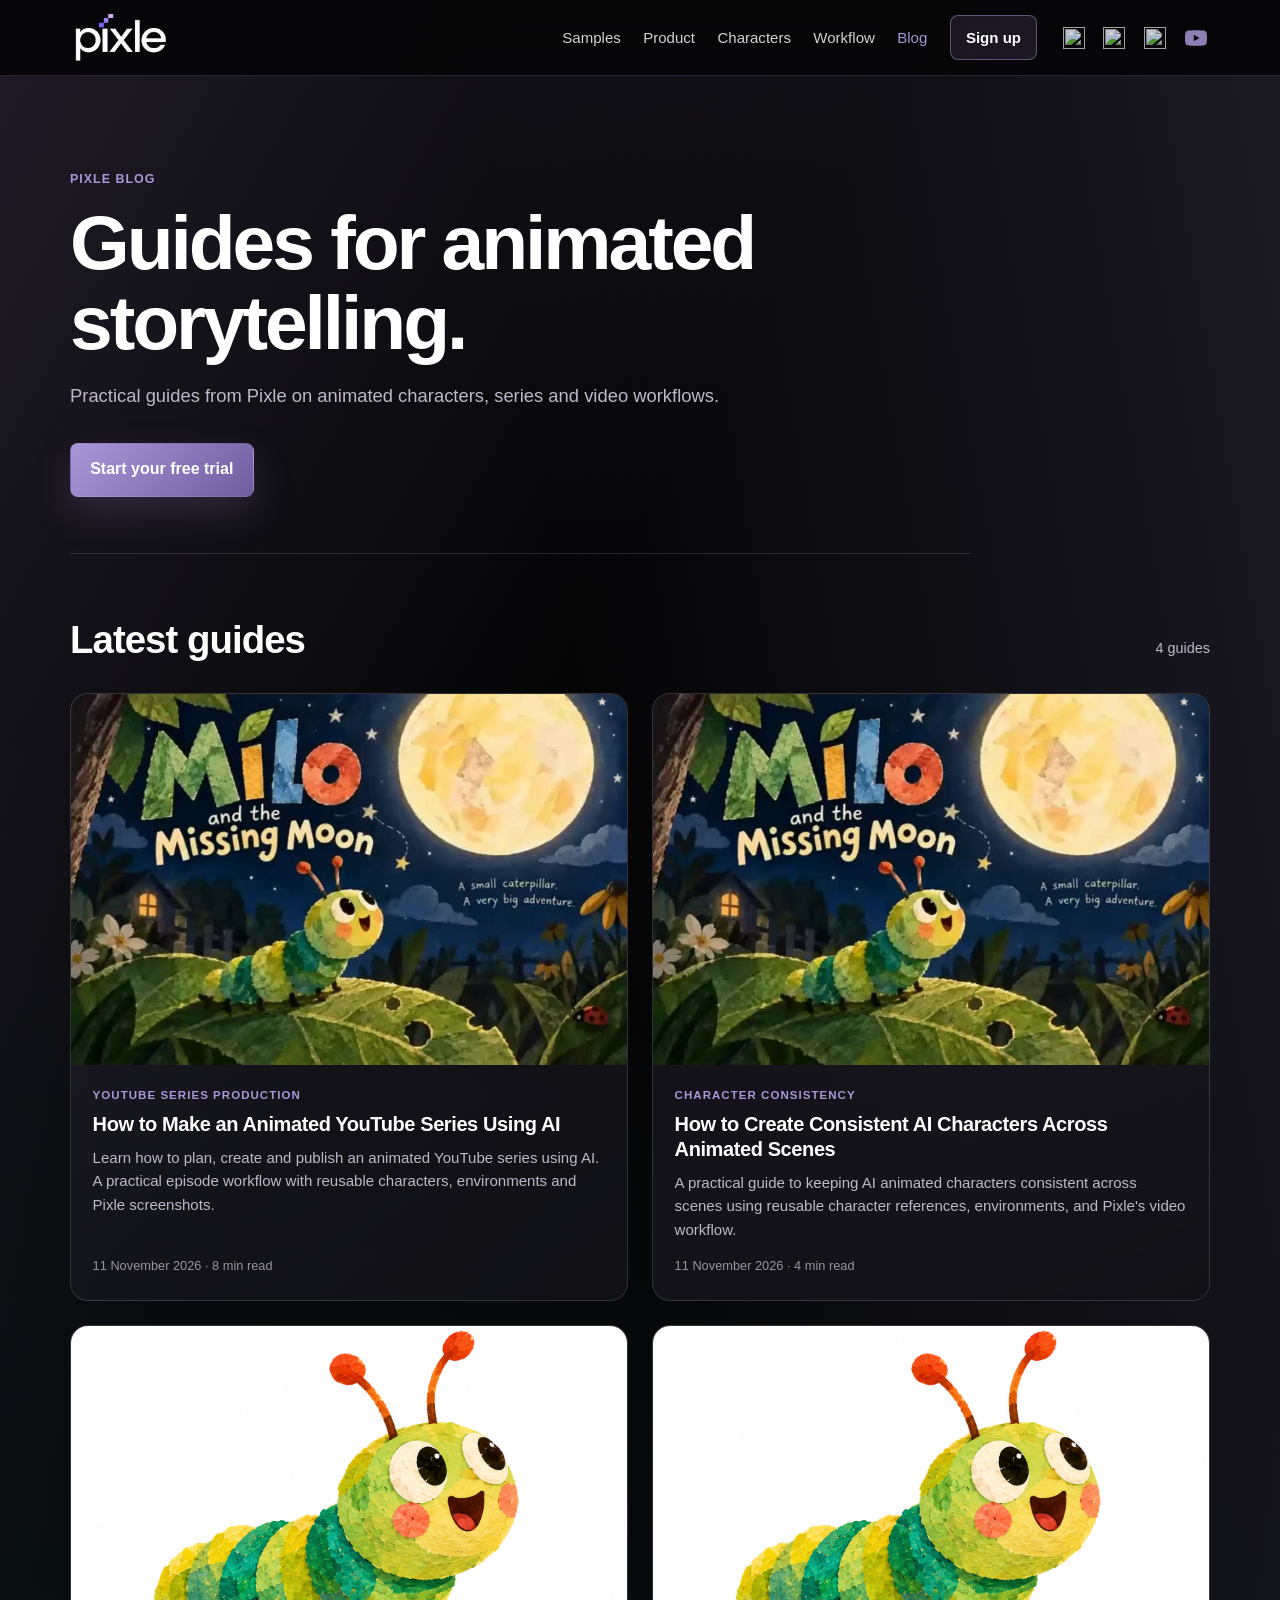
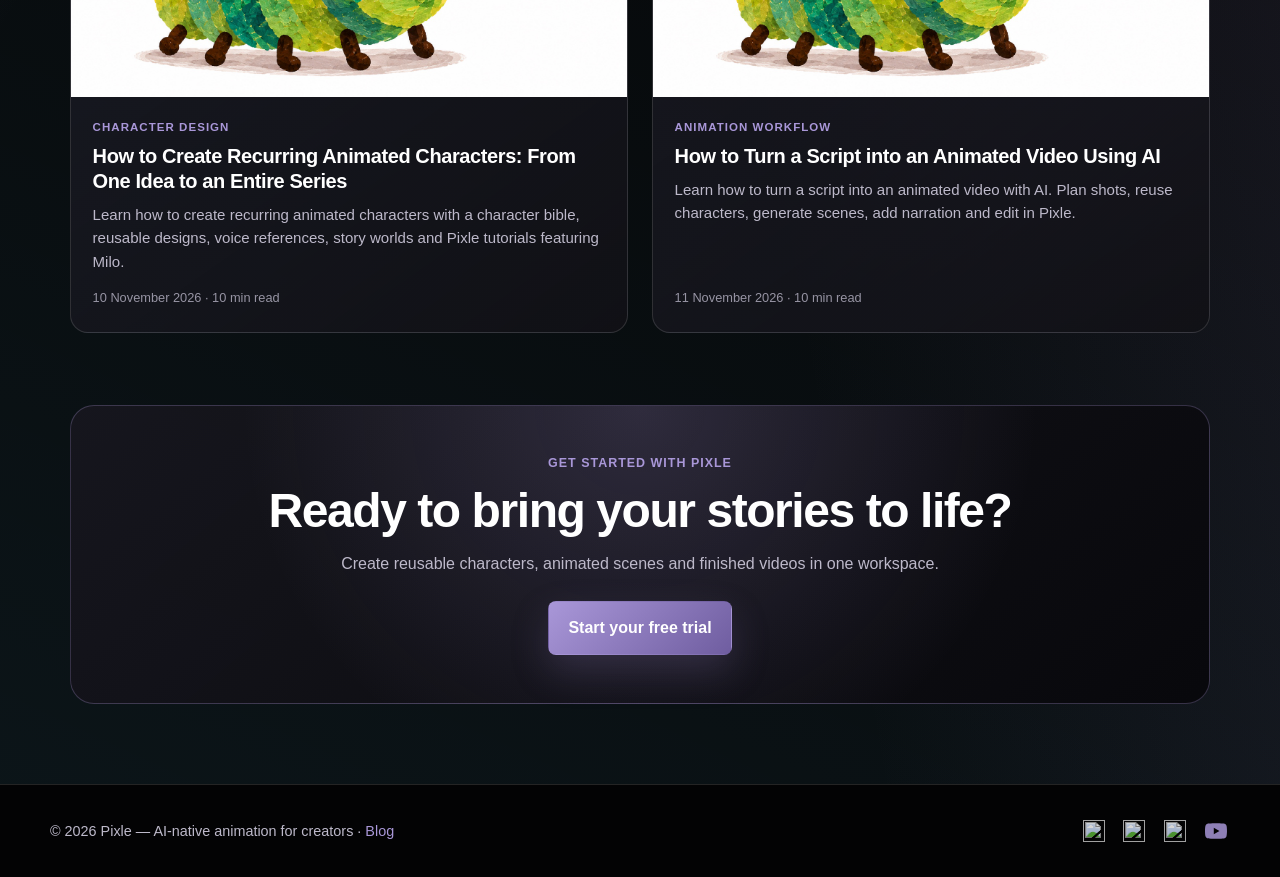
==== blog/index.html @ ac26cf96 "Blog addition to main website" ====
<!doctype html>
<html lang="en">
<head>
  <meta charset="utf-8">
  <meta name="viewport" content="width=device-width, initial-scale=1">
  <title>Pixle Blog — Guides for Animated Storytelling</title>
  <meta name="description" content="Practical guides from Pixle on creating animated characters, series and video workflows with AI-assisted animation.">
  <meta name="robots" content="index,follow,max-image-preview:large">
  <link rel="canonical" href="https://www.pixle.pro/blog/">
  <link rel="icon" href="/favicon_io/icon.svg" type="image/svg+xml">
  <link rel="preload" as="image" href="/pixle-logo.webp">
  

  <meta property="og:type" content="website">
  <meta property="og:site_name" content="Pixle">
  <meta property="og:title" content="Pixle Blog — Guides for Animated Storytelling">
  <meta property="og:description" content="Practical guides from Pixle on creating animated characters, series and video workflows with AI-assisted animation.">
  <meta property="og:url" content="https://www.pixle.pro/blog/">
  <meta property="og:image" content="https://www.pixle.pro/assets/blog/pixle-blog-animated-youtube-series/assets/milo-missing-moon-poster.jpg">
  <meta property="og:image:width" content="768">
  <meta property="og:image:height" content="512">
  <meta property="og:locale" content="en_US">
  
  
  

  <meta name="twitter:card" content="summary_large_image">
  <meta name="twitter:title" content="Pixle Blog — Guides for Animated Storytelling">
  <meta name="twitter:description" content="Practical guides from Pixle on creating animated characters, series and video workflows with AI-assisted animation.">
  <meta name="twitter:image" content="https://www.pixle.pro/assets/blog/pixle-blog-animated-youtube-series/assets/milo-missing-moon-poster.jpg">

  <script type="application/ld+json">{"@context":"https://schema.org","@type":"Blog","name":"Pixle Blog","description":"Practical guides from Pixle on creating animated characters, series and video workflows with AI-assisted animation.","url":"https://www.pixle.pro/blog/","publisher":{"@type":"Organization","name":"Pixle","url":"https://www.pixle.pro/"},"blogPost":[{"@type":"BlogPosting","headline":"How to Make an Animated YouTube Series Using AI","url":"https://www.pixle.pro/blog/animated-youtube-series/"},{"@type":"BlogPosting","headline":"How to Create Consistent AI Characters Across Animated Scenes","url":"https://www.pixle.pro/blog/consistent-characters/"},{"@type":"BlogPosting","headline":"How to Create Recurring Animated Characters: From One Idea to an Entire Series","url":"https://www.pixle.pro/blog/recurring-animated-characters/"},{"@type":"BlogPosting","headline":"How to Turn a Script into an Animated Video Using AI","url":"https://www.pixle.pro/blog/script-to-animated-video/"}]}</script>

  <link rel="stylesheet" href="/blog/blog.css">
  
<script async src="https://www.googletagmanager.com/gtag/js?id=G-VW2S0SK06N"></script>
<script>
  window.dataLayer = window.dataLayer || [];
  function gtag() { dataLayer.push(arguments); }
  gtag('js', new Date());
  gtag('config', 'G-VW2S0SK06N');

  function trackSignupClick(event, buttonLocation) {
    var link = event.currentTarget;
    var destination = link.href;

    if (typeof gtag !== 'function') return;

    event.preventDefault();
    var navigated = false;
    function continueToSignup() {
      if (navigated) return;
      navigated = true;
      window.location.href = destination;
    }

    gtag('event', 'signup_cta_click', {
      button_location: buttonLocation,
      event_callback: continueToSignup,
      event_timeout: 1000
    });

    window.setTimeout(continueToSignup, 1200);
  }
</script>
</head>
<body class="blog-page blog-index">
  <a class="skip-link" href="#main">Skip to content</a>
  <nav aria-label="Primary navigation">
    <div class="nav-content">

        <a href="/" aria-label="Pixle home">
            <img
                src="/pixle-logo.webp"
                alt="Pixle.Pro"
                class="brand-logo"
                width="320"
                height="80"
            >
        </a>

        <div class="nav-links">

            <a href="/#samples">Samples</a>
            <a href="/#product">Product</a>
            <a href="/#characters">Characters</a>
            <a href="/#workflow">Workflow</a>
            <a href="/blog/" aria-current="page">Blog</a>
            <a href="https://app.pixle.pro/signup?utm_source=blog&amp;utm_medium=nav&amp;utm_campaign=signup" class="nav-cta" onclick="trackSignupClick(event, 'nav')">Sign up</a>

            <div class="social-links" aria-label="Social links">

                <a
                    href="https://www.instagram.com/_pixle.pro/"
                    target="_blank"
                    rel="noopener noreferrer"
                    aria-label="Follow Pixle on Instagram"
                >
                    <img
                        src="/assets/images/social/Instagram_Glyph_Gradient.svg"
                        alt=""
                        class="social-icon"
                        width="22"
                        height="22"
                    >
                </a>

                <a
                    href="https://www.linkedin.com/company/pixle-pro-ai"
                    target="_blank"
                    rel="noopener noreferrer"
                    aria-label="Connect with Pixle on LinkedIn"
                >
                    <img
                        src="/assets/images/social/LI-In-Bug.png"
                        alt=""
                        class="social-icon"
                        width="22"
                        height="22"
                    >
                </a>

                <a
                    href="https://x.com/pixle_pro"
                    target="_blank"
                    rel="noopener noreferrer"
                    aria-label="Follow Pixle on X"
                >
                    <img
                        src="/assets/images/social/twitter_logo.svg"
                        alt=""
                        class="social-icon"
                        width="22"
                        height="22"
                    >
                </a>

                <a
                    href="https://www.youtube.com/@pixleprostudio"
                    target="_blank"
                    rel="noopener noreferrer"
                    aria-label="Subscribe to Pixle on YouTube"
                >
                    <svg
                        class="social-icon youtube-icon"
                        viewBox="0 0 24 24"
                        aria-hidden="true"
                        focusable="false"
                    >
                        <path
                            fill="currentColor"
                            d="M23.5 6.2a3 3 0 0 0-2.1-2.1C19.5 3.5 12 3.5 12 3.5s-7.5 0-9.4.6A3 3 0 0 0 .5 6.2C0 8.1 0 12 0 12s0 3.9.5 5.8a3 3 0 0 0 2.1 2.1c1.9.6 9.4.6 9.4.6s7.5 0 9.4-.6a3 3 0 0 0 2.1-2.1c.5-1.9.5-5.8.5-5.8s0-3.9-.5-5.8ZM9.6 15.6V8.4L15.8 12l-6.2 3.6Z"
                        ></path>
                    </svg>
                </a>

            </div>
        </div>
    </div>
</nav>

  <main id="main" class="blog-main">
    <section class="blog-hero">
      <p class="eyebrow">Pixle Blog</p>
      <h1>Guides for animated storytelling.</h1>
      <p class="blog-hero-copy">Practical guides from Pixle on animated characters, series and video workflows.</p>
      <a class="button primary" href="https://app.pixle.pro/signup?utm_source=blog&utm_medium=blog_index&utm_campaign=blog_index" data-blog-cta="blog_index_hero">Start your free trial</a>
    </section>

    <section class="blog-listing" aria-labelledby="latest-guides">
      <div class="blog-listing-header">
        <h2 id="latest-guides">Latest guides</h2>
        <p>4 guides</p>
      </div>
      <div class="blog-grid">
        <article class="blog-card">
        <a class="blog-card-link" href="/blog/animated-youtube-series/">
          <div class="blog-card-media">
            <img src="/assets/blog/pixle-blog-animated-youtube-series/assets/milo-missing-moon-poster.jpg" alt="Opening title image from the animated short Milo and the Missing Moon" width="768" height="512" loading="lazy">
          </div>
          <div class="blog-card-body">
            <p class="blog-card-category">YouTube series production</p>
            <h3 class="blog-card-title">How to Make an Animated YouTube Series Using AI</h3>
            <p class="blog-card-description">Learn how to plan, create and publish an animated YouTube series using AI. A practical episode workflow with reusable characters, environments and Pixle screenshots.</p>
            <p class="blog-card-meta">
              <time datetime="2026-11-11">11 November 2026</time> · 8 min read
            </p>
          </div>
        </a>
      </article>
<article class="blog-card">
        <a class="blog-card-link" href="/blog/consistent-characters/">
          <div class="blog-card-media">
            <img src="/assets/blog/pixle-blog-consistent-characters/assets/milo-missing-moon-poster.jpg" alt="Title frame from Milo and the Missing Moon, featuring Milo the animated caterpillar under a bright moon" width="768" height="512" loading="lazy">
          </div>
          <div class="blog-card-body">
            <p class="blog-card-category">Character consistency</p>
            <h3 class="blog-card-title">How to Create Consistent AI Characters Across Animated Scenes</h3>
            <p class="blog-card-description">A practical guide to keeping AI animated characters consistent across scenes using reusable character references, environments, and Pixle&#39;s video workflow.</p>
            <p class="blog-card-meta">
              <time datetime="2026-11-11">11 November 2026</time> · 4 min read
            </p>
          </div>
        </a>
      </article>
<article class="blog-card">
        <a class="blog-card-link" href="/blog/recurring-animated-characters/">
          <div class="blog-card-media">
            <img src="/assets/blog/pixle-blog-recurring-animated-characters/assets/milo-original-character.jpg" alt="Milo, a green-and-yellow illustrated caterpillar with orange antennae and expressive eyes" width="1536" height="1024" loading="lazy">
          </div>
          <div class="blog-card-body">
            <p class="blog-card-category">Character design</p>
            <h3 class="blog-card-title">How to Create Recurring Animated Characters: From One Idea to an Entire Series</h3>
            <p class="blog-card-description">Learn how to create recurring animated characters with a character bible, reusable designs, voice references, story worlds and Pixle tutorials featuring Milo.</p>
            <p class="blog-card-meta">
              <time datetime="2026-11-10">10 November 2026</time> · 10 min read
            </p>
          </div>
        </a>
      </article>
<article class="blog-card">
        <a class="blog-card-link" href="/blog/script-to-animated-video/">
          <div class="blog-card-media">
            <img src="/assets/blog/pixle-blog-script-to-animated-video/assets/milo-original-character.jpg" alt="Original reference image of Milo the caterpillar, with bright green segments, big eyes and orange-tipped antennae" width="1536" height="1024" loading="lazy">
          </div>
          <div class="blog-card-body">
            <p class="blog-card-category">Animation workflow</p>
            <h3 class="blog-card-title">How to Turn a Script into an Animated Video Using AI</h3>
            <p class="blog-card-description">Learn how to turn a script into an animated video with AI. Plan shots, reuse characters, generate scenes, add narration and edit in Pixle.</p>
            <p class="blog-card-meta">
              <time datetime="2026-11-11">11 November 2026</time> · 10 min read
            </p>
          </div>
        </a>
      </article>
      </div>
    </section>

    <section class="blog-cta" aria-labelledby="blog-cta-heading">
      <p class="eyebrow">Get started with Pixle</p>
      <h2 id="blog-cta-heading">Ready to bring your stories to life?</h2>
      <p>Create reusable characters, animated scenes and finished videos in one workspace.</p>
      <a class="button primary" href="https://app.pixle.pro/signup?utm_source=blog&utm_medium=blog_index&utm_campaign=blog_index" data-blog-cta="blog_index_footer">Start your free trial</a>
    </section>
  </main>

  <footer>

    <div class="footer-content">

        <p>
            © 2026 Pixle — AI-native animation for creators · <a href="/blog/">Blog</a>
        </p>

        <div class="social-links" aria-label="Social links">

            <a
                href="https://www.instagram.com/_pixle.pro/"
                target="_blank"
                rel="noopener noreferrer"
                aria-label="Follow Pixle on Instagram"
            >
                <img
                    src="/assets/images/social/Instagram_Glyph_Gradient.svg"
                    alt=""
                    class="social-icon"
                    width="22"
                    height="22"
                >
            </a>

            <a
                href="https://www.linkedin.com/company/pixle-pro-ai"
                target="_blank"
                rel="noopener noreferrer"
                aria-label="Connect with Pixle on LinkedIn"
            >
                <img
                    src="/assets/images/social/LI-In-Bug.png"
                    alt=""
                    class="social-icon"
                    width="22"
                    height="22"
                >
            </a>

            <a
                href="https://x.com/pixle_pro"
                target="_blank"
                rel="noopener noreferrer"
                aria-label="Follow Pixle on X"
            >
                <img
                    src="/assets/images/social/twitter_logo.svg"
                    alt=""
                    class="social-icon"
                    width="22"
                    height="22"
                >
            </a>

            <a
                href="https://www.youtube.com/@pixleprostudio"
                target="_blank"
                rel="noopener noreferrer"
                aria-label="Subscribe to Pixle on YouTube"
            >
                <svg
                    class="social-icon youtube-icon"
                    viewBox="0 0 24 24"
                    aria-hidden="true"
                    focusable="false"
                >
                    <path
                        fill="currentColor"
                        d="M23.5 6.2a3 3 0 0 0-2.1-2.1C19.5 3.5 12 3.5 12 3.5s-7.5 0-9.4.6A3 3 0 0 0 .5 6.2C0 8.1 0 12 0 12s0 3.9.5 5.8a3 3 0 0 0 2.1 2.1c1.9.6 9.4.6 9.4.6s7.5 0 9.4-.6a3 3 0 0 0 2.1-2.1c.5-1.9.5-5.8.5-5.8s0-3.9-.5-5.8ZM9.6 15.6V8.4L15.8 12l-6.2 3.6Z"
                    ></path>
                </svg>
            </a>

        </div>

    </div>

</footer>
  <script src="/blog/blog.js" defer></script>
</body>
</html>
---- blog/blog.css ----
:root {
  --bg: #050506;
  --surface: #111116;
  --surface-2: #17171e;
  --line: rgba(255, 255, 255, 0.13);
  --text: #ffffff;
  --muted: #bdb9ca;
  --brand: #7b6c9e;
  --brand-light: #a997d8;
  --violet: #6f5da0;

  --ink: #24213a;
  --ink-soft: #5d5872;
  --paper: #fcfbff;
  --paper-line: #e7e2f0;
  --paper-accent: #6049ae;
}

* {
  box-sizing: border-box;
}

html {
  scroll-behavior: smooth;
}

body.blog-page {
  min-width: 320px;
  margin: 0;
  background:
    linear-gradient(120deg, rgba(123, 108, 158, 0.22), transparent 35%),
    linear-gradient(260deg, rgba(142, 127, 184, 0.16), transparent 48%),
    linear-gradient(25deg, rgba(91, 214, 255, 0.08), transparent 58%),
    var(--bg);
  color: var(--text);
  font-family: Inter, -apple-system, BlinkMacSystemFont, "Segoe UI", Roboto,
    sans-serif;
  line-height: 1.55;
  overflow-x: hidden;
}

body.blog-page a {
  color: inherit;
}

body.blog-page img {
  display: block;
  max-width: 100%;
}

.skip-link {
  position: fixed;
  top: 0.75rem;
  left: 0.75rem;
  z-index: 1000;
  padding: 0.7rem 1rem;
  border-radius: 8px;
  background: var(--brand-light);
  color: #17121f;
  font-weight: 800;
  text-decoration: none;
  transform: translateY(-160%);
  transition: transform 0.2s ease;
}

.skip-link:focus {
  transform: translateY(0);
}

body.blog-page a:focus-visible,
body.blog-page summary:focus-visible {
  outline: 2px solid var(--brand-light);
  outline-offset: 3px;
}

/* Primary navigation, matching the marketing site */
body.blog-page nav[aria-label="Primary navigation"] {
  position: fixed;
  top: 0;
  z-index: 100;
  width: 100%;
  border-bottom: 1px solid rgba(142, 127, 184, 0.24);
  background: rgba(5, 5, 6, 0.88);
  backdrop-filter: blur(16px);
}

body.blog-page .nav-content {
  display: flex;
  align-items: center;
  justify-content: space-between;
  max-width: 1180px;
  margin: 0 auto;
  padding: 0.85rem 1.25rem;
}

body.blog-page .brand-logo {
  display: block;
  width: 100px;
  height: 48px;
  object-fit: cover;
  object-position: center 56%;
  mix-blend-mode: screen;
}

body.blog-page .nav-links {
  display: flex;
  align-items: center;
  gap: 1.4rem;
  color: rgba(255, 255, 255, 0.82);
  font-size: 0.94rem;
}

body.blog-page .nav-links a {
  text-decoration: none;
  transition: color 0.2s ease, transform 0.2s ease;
}

body.blog-page .nav-links a:hover,
body.blog-page .nav-links a:focus-visible {
  color: var(--brand-light);
}

body.blog-page .nav-links a[aria-current="page"] {
  color: var(--brand-light);
}

body.blog-page .nav-cta {
  display: inline-flex;
  align-items: center;
  justify-content: center;
  min-height: 40px;
  padding: 0.62rem 0.95rem;
  border: 1px solid rgba(169, 151, 216, 0.48);
  border-radius: 8px;
  background: rgba(123, 108, 158, 0.18);
  color: var(--text);
  font-weight: 800;
}

body.blog-page .social-links {
  display: flex;
  align-items: center;
  gap: 0.8rem;
}

body.blog-page .social-links a {
  display: inline-flex;
  align-items: center;
  justify-content: center;
  width: 28px;
  height: 28px;
  opacity: 0.84;
  transition: opacity 0.2s ease, transform 0.2s ease;
}

body.blog-page .social-links a:hover,
body.blog-page .social-links a:focus-visible {
  opacity: 1;
  transform: translateY(-1px);
}

body.blog-page .social-icon {
  width: 22px;
  height: 22px;
  object-fit: contain;
}

body.blog-page .youtube-icon {
  color: var(--brand-light);
}

/* Footer, matching the marketing site */
body.blog-page footer {
  padding: 2rem 1.25rem;
  border-top: 1px solid var(--line);
  background: #030304;
}

body.blog-page .footer-content {
  display: flex;
  align-items: center;
  justify-content: space-between;
  max-width: 1180px;
  margin: 0 auto;
  gap: 1rem;
  color: var(--muted);
  font-size: 0.9rem;
}

body.blog-page .footer-content p {
  margin: 0;
}

body.blog-page footer a {
  color: var(--brand-light);
  text-decoration: none;
}

body.blog-page footer a:hover {
  text-decoration: underline;
}

/* Shared buttons and eyebrows */
body.blog-page .button {
  display: inline-flex;
  align-items: center;
  justify-content: center;
  min-height: 50px;
  padding: 0.85rem 1.2rem;
  border: 1px solid transparent;
  border-radius: 8px;
  font-weight: 900;
  text-decoration: none;
  transition: transform 0.2s ease, background 0.2s ease,
    border-color 0.2s ease;
}

body.blog-page .button:hover,
body.blog-page .button:focus-visible {
  transform: translateY(-2px);
}

body.blog-page .button.primary {
  background: linear-gradient(135deg, var(--brand-light), var(--violet));
  color: var(--text);
  box-shadow: 0 16px 36px rgba(123, 108, 158, 0.26);
}

body.blog-page .eyebrow {
  margin-bottom: 0.75rem;
  color: var(--brand-light);
  font-size: 0.78rem;
  font-weight: 900;
  letter-spacing: 0.08em;
  text-transform: uppercase;
}

/* Blog index */
.blog-main,
.article-main {
  padding-top: 78px;
}

.blog-main {
  max-width: 1180px;
  margin: 0 auto;
  padding-right: 1.25rem;
  padding-bottom: 5rem;
  padding-left: 1.25rem;
}

.blog-hero {
  max-width: 900px;
  padding: 5rem 0 3.5rem;
  border-bottom: 1px solid var(--line);
}

.blog-hero h1 {
  max-width: 900px;
  margin: 0 0 1.2rem;
  font-size: clamp(2.6rem, 7vw, 4.8rem);
  line-height: 1.05;
  letter-spacing: -0.04em;
}

.blog-hero-copy {
  max-width: 680px;
  margin: 0 0 2rem;
  color: var(--muted);
  font-size: 1.15rem;
}

.blog-listing {
  padding: 3.5rem 0 1rem;
}

.blog-listing-header {
  display: flex;
  align-items: baseline;
  justify-content: space-between;
  gap: 1rem;
  margin-bottom: 1.5rem;
}

.blog-listing-header h2 {
  margin: 0;
  font-size: clamp(1.8rem, 3vw, 2.4rem);
  letter-spacing: -0.025em;
}

.blog-listing-header p {
  margin: 0;
  color: var(--muted);
  font-size: 0.9rem;
}

.blog-grid {
  display: grid;
  grid-template-columns: repeat(2, minmax(0, 1fr));
  gap: 1.5rem;
}

.blog-card {
  overflow: hidden;
  border: 1px solid var(--line);
  border-radius: 18px;
  background:
    linear-gradient(145deg, rgba(123, 108, 158, 0.14), rgba(17, 17, 22, 0.96));
  transition: transform 0.2s ease, border-color 0.2s ease;
}

.blog-card:hover {
  transform: translateY(-3px);
  border-color: rgba(169, 151, 216, 0.45);
}

.blog-card-link {
  display: flex;
  flex-direction: column;
  height: 100%;
  text-decoration: none;
}

.blog-card-media {
  aspect-ratio: 3 / 2;
  overflow: hidden;
  background: #0b0b10;
}

.blog-card-media img {
  width: 100%;
  height: 100%;
  object-fit: cover;
}

.blog-card-body {
  display: flex;
  flex: 1;
  flex-direction: column;
  gap: 0.45rem;
  padding: 1.4rem 1.35rem 1.5rem;
}

.blog-card-category {
  margin: 0;
  color: var(--brand-light);
  font-size: 0.72rem;
  font-weight: 900;
  letter-spacing: 0.09em;
  text-transform: uppercase;
}

.blog-card-title {
  margin: 0;
  color: var(--text);
  font-size: 1.25rem;
  line-height: 1.25;
  letter-spacing: -0.02em;
}

.blog-card-description {
  margin: 0.1rem 0 0;
  color: var(--muted);
  font-size: 0.94rem;
  line-height: 1.55;
}

.blog-card-meta {
  margin: auto 0 0;
  padding-top: 0.5rem;
  color: rgba(189, 185, 202, 0.78);
  font-size: 0.8rem;
}

.blog-cta,
.article-cta {
  margin-top: 3.5rem;
  padding: 3rem 2rem;
  border: 1px solid rgba(169, 151, 216, 0.28);
  border-radius: 24px;
  background:
    radial-gradient(circle at 50% 0%, rgba(169, 151, 216, 0.2), transparent 62%),
    linear-gradient(140deg, rgba(23, 23, 30, 0.95), rgba(8, 8, 12, 0.98));
  text-align: center;
}

.blog-cta h2,
.article-cta h2 {
  max-width: 760px;
  margin: 0 auto 0.9rem;
  font-size: clamp(1.9rem, 4vw, 3rem);
  line-height: 1.1;
  letter-spacing: -0.03em;
}

.blog-cta p,
.article-cta p {
  max-width: 640px;
  margin: 0 auto 1.5rem;
  color: var(--muted);
}

.draft-banner {
  max-width: 1120px;
  margin: 1rem auto 0;
  padding: 0.9rem 1.2rem;
  border: 1px solid rgba(255, 209, 102, 0.35);
  border-radius: 12px;
  background: rgba(255, 209, 102, 0.1);
  color: #ffd166;
  font-size: 0.9rem;
}

.draft-banner strong {
  color: #fff;
}

/* Breadcrumbs */
.breadcrumbs {
  max-width: 1120px;
  margin: 0 auto;
  padding: 1.5rem 1.25rem 0.5rem;
  color: rgba(189, 185, 202, 0.8);
  font-size: 0.83rem;
}

.breadcrumbs ol {
  display: flex;
  flex-wrap: wrap;
  gap: 0.4rem;
  margin: 0;
  padding: 0;
  list-style: none;
}

.breadcrumbs li:not(:last-child)::after {
  margin-left: 0.4rem;
  color: rgba(189, 185, 202, 0.4);
  content: "/";
}

.breadcrumbs a {
  color: var(--brand-light);
  text-decoration: none;
}

.breadcrumbs a:hover {
  text-decoration: underline;
}

.breadcrumbs li:last-child {
  color: rgba(255, 255, 255, 0.75);
}

/* Article shell */
.article-main {
  max-width: 1180px;
  margin: 0 auto;
  padding-right: 1.25rem;
  padding-bottom: 5rem;
  padding-left: 1.25rem;
}

.article-shell {
  display: grid;
  grid-template-columns: minmax(0, 790px) 230px;
  gap: 3.5rem;
  max-width: 1120px;
  margin: 0 auto;
  padding: 2.75rem 3rem;
  border-radius: 24px;
  background: var(--paper);
  color: var(--ink);
  box-shadow: 0 24px 70px rgba(0, 0, 0, 0.35);
}

.article-card {
  min-width: 0;
}

.article-header {
  margin-bottom: 2rem;
}

.article-eyebrow {
  margin: 0 0 1rem;
  color: var(--paper-accent);
  font-size: 0.72rem;
  font-weight: 800;
  letter-spacing: 0.12em;
  text-transform: uppercase;
}

.article-header h1 {
  max-width: 780px;
  margin: 0 0 1.1rem;
  color: var(--ink);
  font-size: clamp(2.2rem, 4.5vw, 3.8rem);
  line-height: 1.1;
  letter-spacing: -0.035em;
}

.article-dek {
  margin: 0 0 1rem;
  color: var(--ink-soft);
  font-size: 1.2rem;
  line-height: 1.6;
}

.article-byline {
  margin: 0 0 1.75rem;
  color: #6c6680;
  font-size: 0.87rem;
  line-height: 1.6;
}

.reading-time,
.published-date,
.updated-date {
  white-space: nowrap;
}

.article-hero {
  margin: 0;
}

.article-hero img {
  width: 100%;
  height: auto;
  border: 1px solid var(--paper-line);
  border-radius: 16px;
}

/* Table of contents */
.article-toc {
  position: sticky;
  top: 104px;
  align-self: start;
  max-height: calc(100vh - 130px);
  overflow: auto;
  padding-top: 0.25rem;
}

.toc-title {
  margin: 0 0 0.75rem;
  color: #7a738c;
  font-size: 0.72rem;
  font-weight: 800;
  letter-spacing: 0.1em;
  text-transform: uppercase;
}

.article-toc ol {
  margin: 0;
  padding: 0;
  border-left: 1px solid var(--paper-line);
  list-style: none;
}

.article-toc li {
  margin: 0;
}

.article-toc a {
  display: block;
  margin-left: -1px;
  padding: 0.42rem 0 0.42rem 0.9rem;
  border-left: 2px solid transparent;
  color: #5a546b;
  font-size: 0.82rem;
  line-height: 1.4;
  text-decoration: none;
}

.article-toc a:hover {
  border-left-color: var(--paper-accent);
  color: var(--paper-accent);
}

.toc-mobile {
  display: none;
  margin: 0 0 1.5rem;
  padding: 0.9rem 1.1rem;
  border: 1px solid var(--paper-line);
  border-radius: 12px;
  background: #f5f2fb;
}

.toc-mobile summary {
  cursor: pointer;
  color: var(--paper-accent);
  font-weight: 800;
}

.toc-mobile ol {
  margin: 0.75rem 0 0;
  padding-left: 1.2rem;
}

.toc-mobile li {
  margin: 0.35rem 0;
}

.toc-mobile a {
  color: #4e4766;
  text-decoration: none;
}

/* Article body */
.article-body {
  color: var(--ink);
  font-size: 1.06rem;
  line-height: 1.75;
}

.article-body > :first-child {
  margin-top: 0;
}

.article-body p {
  margin: 1.05rem 0;
}

.article-body ul,
.article-body ol {
  margin: 1.05rem 0;
  padding-left: 1.5rem;
}

.article-body li {
  margin: 0.4rem 0;
}

.article-body h2 {
  margin: 2.8rem 0 1rem;
  color: var(--ink);
  font-size: clamp(1.55rem, 2.6vw, 2.1rem);
  line-height: 1.18;
  letter-spacing: -0.03em;
  scroll-margin-top: 100px;
}

.article-body h3 {
  margin: 1.8rem 0 0.7rem;
  color: var(--ink);
  font-size: 1.2rem;
  line-height: 1.3;
  scroll-margin-top: 100px;
}

.article-body a {
  color: var(--paper-accent);
  text-decoration: underline;
  text-underline-offset: 2px;
}

.article-body a:hover {
  color: #46318a;
}

.article-body a:focus-visible {
  outline-color: var(--paper-accent);
}

.article-body strong {
  color: var(--ink);
}

.article-body img {
  width: 100%;
  height: auto;
  border-radius: 12px;
}

.article-body figure {
  margin: 2rem 0;
}

.article-body figcaption {
  margin-top: 0.65rem;
  color: #6c6680;
  font-size: 0.86rem;
  line-height: 1.5;
}

.article-body blockquote {
  margin: 1.6rem 0;
  padding: 1rem 1.3rem;
  border-left: 4px solid var(--paper-accent);
  border-radius: 0 10px 10px 0;
  background: #f4f0fb;
}

.article-body blockquote p {
  margin: 0;
}

.article-body hr {
  margin: 2.5rem 0;
  border: 0;
  border-top: 1px solid var(--paper-line);
}

.article-body code {
  padding: 0.12rem 0.3rem;
  border-radius: 5px;
  background: #f0ecf8;
  color: #3e2f68;
  font: 0.88em/1.5 ui-monospace, SFMono-Regular, Consolas, monospace;
}

.article-body pre {
  overflow-x: auto;
  margin: 1.5rem 0;
  padding: 1.2rem 1.3rem;
  border-radius: 12px;
  background: #19162e;
  color: #eee8ff;
  font: 0.85rem/1.65 ui-monospace, SFMono-Regular, Consolas, monospace;
  white-space: pre-wrap;
}

.article-body pre code {
  padding: 0;
  background: none;
  color: inherit;
}

.article-body .screenshot,
.article-body .product-shot {
  width: 100%;
  height: auto;
  border: 1px solid var(--paper-line);
  border-radius: 12px;
  background: #131021;
}

.article-body .screenshot.tall {
  width: auto;
  max-width: 100%;
  max-height: 700px;
  margin: auto;
}

.article-body .product-shot[src*="character-image-to-video"] {
  width: auto;
  max-height: 760px;
  margin: auto;
}

.article-body .vid {
  display: block;
  width: 100%;
  height: auto;
  aspect-ratio: 3 / 2;
  border-radius: 12px;
  background: #171323;
}

.article-body .video-block video {
  display: block;
  width: 100%;
  height: auto;
  aspect-ratio: 768 / 512;
  border-radius: 12px;
  background: #171323;
}

.article-body .mini-grid {
  display: grid;
  grid-template-columns: repeat(3, 1fr);
  gap: 12px;
}

.article-body .mini-grid figure {
  margin: 0;
}

.article-body .mini-grid img {
  width: 100%;
  aspect-ratio: 3 / 2;
  border-radius: 10px;
  object-fit: cover;
}

.article-body .mini-grid figcaption {
  margin-top: 0.4rem;
}

.article-body .tip {
  margin: 2rem 0;
  padding: 1rem 1.3rem;
  border-left: 4px solid var(--paper-accent);
  border-radius: 0 12px 12px 0;
  background: #f6f3fd;
}

.article-body .tip p {
  margin: 0.2rem 0;
}

.article-body .callout {
  margin: 3rem 0;
  padding: 1.8rem;
  border: 1px solid #d8cdee;
  border-radius: 18px;
  background: linear-gradient(130deg, #f5efff, #f8fafd);
}

.article-body .callout h2 {
  margin: 0 0 0.5rem;
}

.article-body .callout .eyebrow {
  margin: 0 0 0.5rem;
  color: var(--paper-accent);
  font-size: 0.72rem;
  font-weight: 800;
  letter-spacing: 0.12em;
  text-transform: uppercase;
}

.article-body .cta {
  display: inline-block;
  margin-top: 0.6rem;
  padding: 0.75rem 1.25rem;
  border-radius: 10px;
  background: var(--paper-accent);
  color: #fff;
  font-weight: 700;
  text-decoration: none;
}

.article-body .cta:hover {
  background: #493287;
  color: #fff;
}

.article-body .note {
  color: #6c6680;
  font-size: 0.9rem;
}

.article-body .subline {
  padding-top: 1rem;
  border-top: 1px solid var(--paper-line);
  color: #6c6680;
  font-size: 0.9rem;
}

.article-body .sources {
  font-size: 0.9rem;
}

.article-body .sources li {
  margin: 0.35rem 0;
}

.article-body .steps {
  display: grid;
  grid-template-columns: repeat(3, 1fr);
  gap: 10px;
  margin: 1.4rem 0;
}

.article-body .steps div {
  padding: 13px;
  border: 1px solid var(--paper-line);
  border-radius: 11px;
  background: #fff;
  font-size: 0.88rem;
  line-height: 1.5;
}

.article-body .steps b {
  display: block;
  margin-bottom: 5px;
  color: var(--paper-accent);
  letter-spacing: 0.05em;
}

.article-body .compare {
  margin: 1.4rem 0;
  padding: 1.2rem;
  border-radius: 14px;
  background: #f7f4fe;
}

.article-body .compare p {
  margin: 0 0 0.5rem;
}

.article-body .compare ul {
  margin: 0.5rem 0 0;
}

.article-body .tablewrap,
.article-body .table-scroll {
  width: 100%;
  margin: 1.4rem 0;
  overflow-x: auto;
}

.article-body .tablewrap table,
.article-body .table-scroll table {
  min-width: 580px;
}

.article-body table {
  width: 100%;
  margin: 1.3rem 0;
  border-collapse: collapse;
  font-size: 0.92rem;
  line-height: 1.55;
}

.article-body th,
.article-body td {
  padding: 12px 13px;
  border-bottom: 1px solid var(--paper-line);
  text-align: left;
  vertical-align: top;
}

.article-body th {
  background: #f3effa;
  color: #393052;
}

.article-body .episode-table td:first-child {
  font-weight: 700;
  white-space: nowrap;
}

.article-body .example-block {
  margin: 1.5rem 0;
  padding: 1.1rem 1.4rem;
  border-left: 4px solid var(--paper-accent);
  border-radius: 0 12px 12px 0;
  background: #f1ecfb;
}

.article-body .example-block p {
  margin: 0;
}

.article-body .screenplay {
  margin: 1.6rem 0;
  padding: 1.3rem 1.5rem;
  border-left: 4px solid #7454b6;
  border-radius: 0 10px 10px 0;
  background: #f4f1fb;
}

.article-body .screenplay p {
  margin: 0;
}

.article-body .author-note {
  padding-top: 1rem;
  border-top: 1px solid var(--paper-line);
  color: #6c6680;
  font-size: 0.88rem;
}

.article-body .related-text {
  font-size: 0.9rem;
}

.article-body .minor-heading {
  margin: 1.5rem 0 0.6rem;
  font-size: 1.12rem;
}

.article-body h2#cta {
  margin-bottom: 0;
  padding: 1.4rem 1.5rem 0.4rem;
  border: 1px solid #e2d8f3;
  border-radius: 15px 15px 0 0;
  background: #f3eefa;
}

.article-body h2#cta + p {
  margin: 0;
  padding: 0 1.5rem 0.2rem;
  border-right: 1px solid #e2d8f3;
  border-left: 1px solid #e2d8f3;
  background: #f3eefa;
}

.article-body .cta-line {
  margin: 0;
  padding: 0.4rem 1.5rem 1.5rem;
  border: 1px solid #e2d8f3;
  border-top: 0;
  border-radius: 0 0 15px 15px;
  background: #f3eefa;
}

.article-body .cta-line a {
  display: inline-block;
  padding: 0.7rem 1.1rem;
  border-radius: 10px;
  background: #6447b1;
  color: #fff;
  font-weight: 700;
  text-decoration: none;
}

/* Related articles */
.related-section {
  max-width: 1120px;
  margin: 4rem auto 0;
}

.related-header {
  display: flex;
  align-items: flex-end;
  justify-content: space-between;
  gap: 1rem;
  margin-bottom: 1.5rem;
}

.related-header h2 {
  margin: 0;
  font-size: clamp(1.8rem, 3vw, 2.4rem);
  letter-spacing: -0.025em;
}

.text-link {
  color: var(--brand-light);
  font-size: 0.9rem;
  text-decoration: none;
}

.text-link:hover {
  text-decoration: underline;
}

.related-grid {
  display: grid;
  grid-template-columns: repeat(3, minmax(0, 1fr));
  gap: 1.25rem;
}

.related-card {
  overflow: hidden;
  border: 1px solid var(--line);
  border-radius: 16px;
  background: var(--surface);
}

.related-card a {
  display: block;
  color: var(--text);
  text-decoration: none;
}

.related-card img {
  width: 100%;
  height: auto;
  aspect-ratio: 3 / 2;
  object-fit: cover;
}

.related-card-body {
  padding: 1rem 1.1rem 1.2rem;
}

.related-category {
  margin: 0 0 0.4rem;
  color: var(--brand-light);
  font-size: 0.7rem;
  font-weight: 900;
  letter-spacing: 0.09em;
  text-transform: uppercase;
}

.related-card h3 {
  margin: 0;
  font-size: 1.05rem;
  line-height: 1.3;
  letter-spacing: -0.02em;
}

.related-meta {
  margin: 0.5rem 0 0;
  color: var(--muted);
  font-size: 0.8rem;
}

.article-cta {
  max-width: 1120px;
  margin-right: auto;
  margin-left: auto;
}

@media (max-width: 1000px) {
  .article-shell {
    grid-template-columns: 1fr;
    padding: 2rem;
  }

  .article-toc {
    display: none;
  }

  .toc-mobile {
    display: block;
  }

  .related-grid {
    grid-template-columns: repeat(2, minmax(0, 1fr));
  }
}

@media (max-width: 760px) {
  .blog-main,
  .article-main {
    padding-top: 70px;
    padding-right: 1rem;
    padding-left: 1rem;
  }

  body.blog-page .nav-content {
    padding: 0.75rem 1rem;
  }

  body.blog-page .brand-logo {
    width: 95px;
    height: 45px;
  }

  body.blog-page .nav-links > a:not(.nav-cta),
  body.blog-page .nav-links > .social-links {
    display: none;
  }

  .blog-hero {
    padding: 3.5rem 0 2.5rem;
  }

  .blog-listing {
    padding-top: 2.5rem;
  }

  .blog-listing-header {
    align-items: flex-start;
    flex-direction: column;
    gap: 0.35rem;
  }

  .blog-grid {
    grid-template-columns: 1fr;
  }

  .breadcrumbs {
    padding: 1.25rem 1rem 0.5rem;
  }

  .article-shell {
    padding: 1.5rem;
    border-radius: 18px;
  }

  .article-dek {
    font-size: 1.05rem;
  }

  .article-body {
    font-size: 1rem;
  }

  .article-body h2 {
    margin-top: 2.2rem;
  }

  .article-body .mini-grid {
    grid-template-columns: 1fr 1fr;
  }

  .article-body .mini-grid figure:last-child {
    grid-column: span 2;
  }

  .article-body .mini-grid figure:last-child img {
    aspect-ratio: 2 / 1;
  }

  .article-body .steps {
    grid-template-columns: 1fr;
  }

  .article-body table {
    font-size: 0.82rem;
  }

  .article-body th,
  .article-body td {
    padding: 9px 8px;
  }

  .article-body pre {
    padding: 1rem;
    font-size: 0.78rem;
  }

  .article-body .screenshot.tall {
    max-height: 500px;
  }

  .article-body .product-shot[src*="character-image-to-video"] {
    max-height: 600px;
  }

  .related-grid {
    grid-template-columns: 1fr;
  }

  .related-header {
    align-items: flex-start;
    flex-direction: column;
    gap: 0.35rem;
  }

  .blog-cta,
  .article-cta {
    padding: 2rem 1.25rem;
  }

  body.blog-page .footer-content {
    align-items: flex-start;
    flex-direction: column;
  }
}

@media (max-width: 420px) {
  .article-header h1 {
    font-size: 2rem;
  }

  .article-byline {
    font-size: 0.82rem;
  }

  .article-body .mini-grid {
    grid-template-columns: 1fr;
  }

  .article-body .mini-grid figure:last-child {
    grid-column: auto;
  }

  .article-body .mini-grid figure:last-child img {
    aspect-ratio: 3 / 2;
  }
}

@media (prefers-reduced-motion: reduce) {
  html {
    scroll-behavior: auto;
  }

  body.blog-page .button,
  body.blog-page .blog-card,
  body.blog-page .nav-links a,
  body.blog-page .social-links a,
  .skip-link {
    transition: none;
  }
}
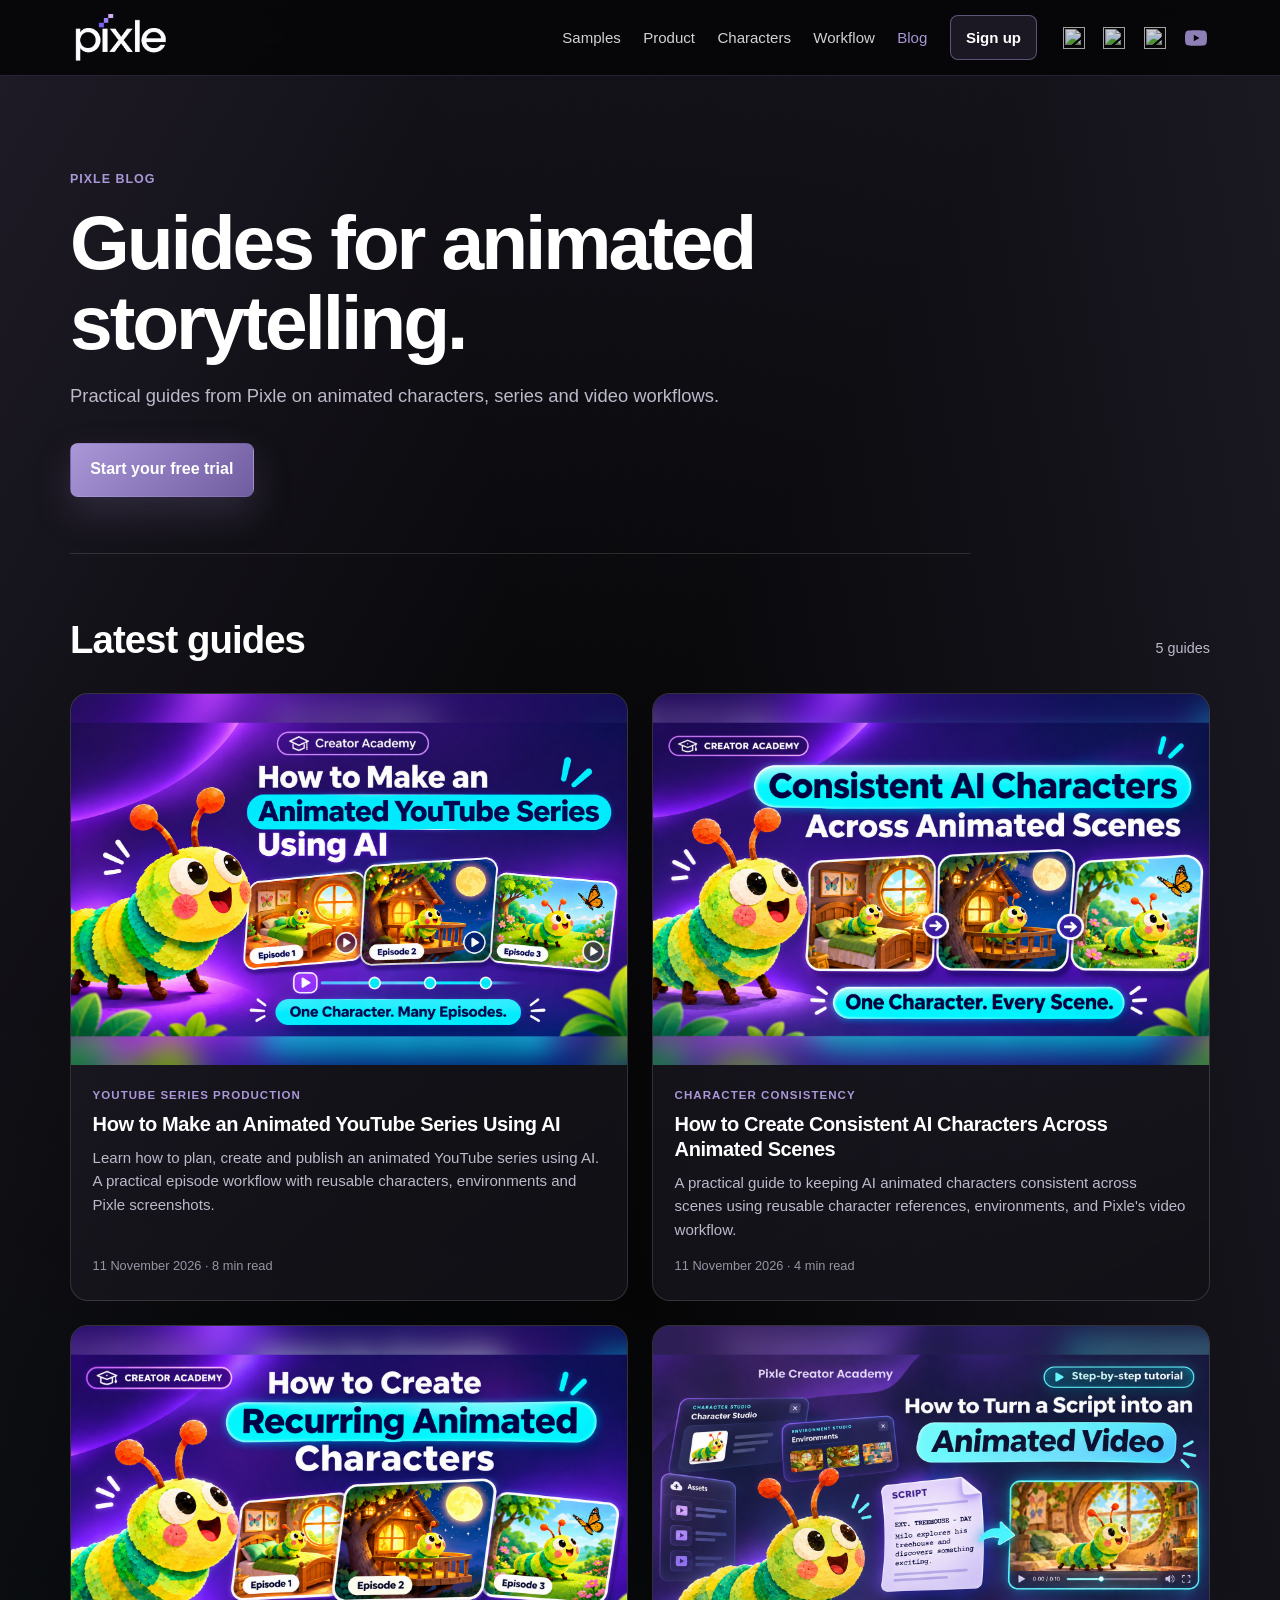
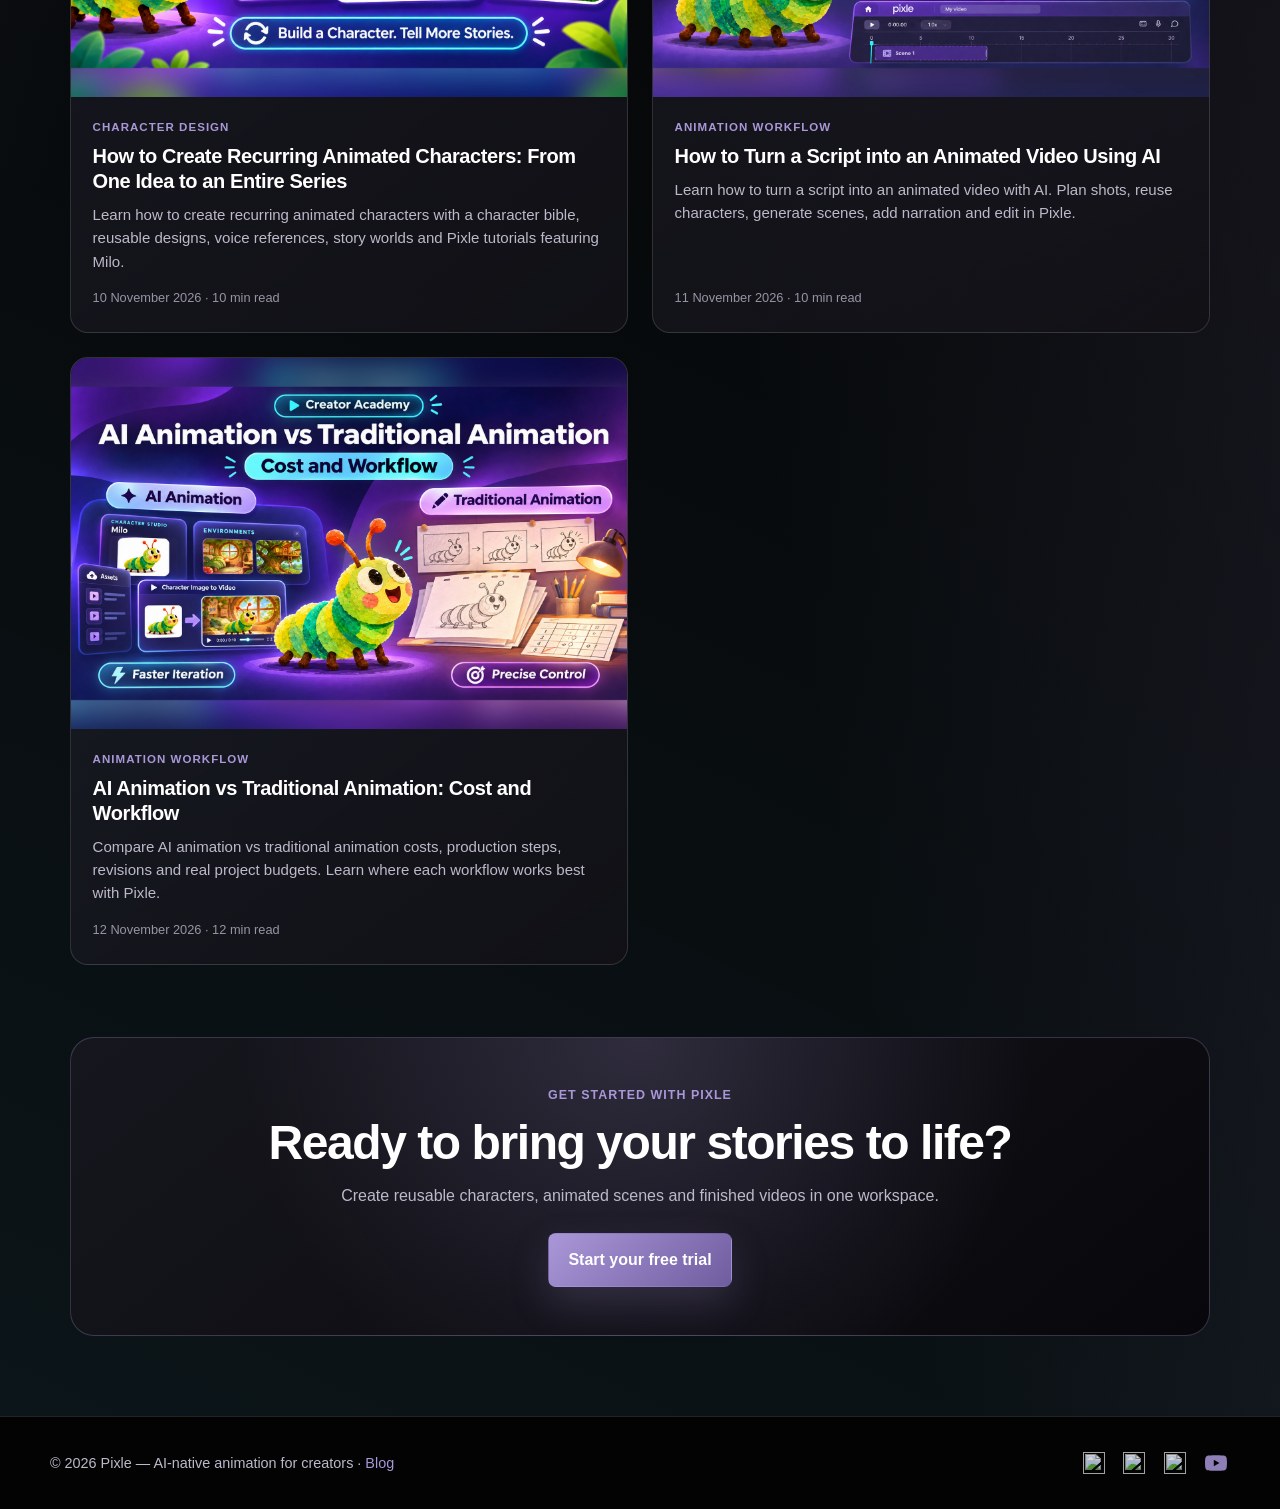
==== commit afdf8633: "5th blog added and thumbnails changed" ====
--- a/blog/index.html
+++ b/blog/index.html
@@ -16,9 +16,9 @@
   <meta property="og:title" content="Pixle Blog — Guides for Animated Storytelling">
   <meta property="og:description" content="Practical guides from Pixle on creating animated characters, series and video workflows with AI-assisted animation.">
   <meta property="og:url" content="https://www.pixle.pro/blog/">
-  <meta property="og:image" content="https://www.pixle.pro/assets/blog/pixle-blog-animated-youtube-series/assets/milo-missing-moon-poster.jpg">
-  <meta property="og:image:width" content="768">
-  <meta property="og:image:height" content="512">
+  <meta property="og:image" content="https://www.pixle.pro/assets/blog/pixle-blog-animated-youtube-series/assets/hero.jpg">
+  <meta property="og:image:width" content="1670">
+  <meta property="og:image:height" content="1113">
   <meta property="og:locale" content="en_US">
   
   
@@ -27,9 +27,9 @@
   <meta name="twitter:card" content="summary_large_image">
   <meta name="twitter:title" content="Pixle Blog — Guides for Animated Storytelling">
   <meta name="twitter:description" content="Practical guides from Pixle on creating animated characters, series and video workflows with AI-assisted animation.">
-  <meta name="twitter:image" content="https://www.pixle.pro/assets/blog/pixle-blog-animated-youtube-series/assets/milo-missing-moon-poster.jpg">
-
-  <script type="application/ld+json">{"@context":"https://schema.org","@type":"Blog","name":"Pixle Blog","description":"Practical guides from Pixle on creating animated characters, series and video workflows with AI-assisted animation.","url":"https://www.pixle.pro/blog/","publisher":{"@type":"Organization","name":"Pixle","url":"https://www.pixle.pro/"},"blogPost":[{"@type":"BlogPosting","headline":"How to Make an Animated YouTube Series Using AI","url":"https://www.pixle.pro/blog/animated-youtube-series/"},{"@type":"BlogPosting","headline":"How to Create Consistent AI Characters Across Animated Scenes","url":"https://www.pixle.pro/blog/consistent-characters/"},{"@type":"BlogPosting","headline":"How to Create Recurring Animated Characters: From One Idea to an Entire Series","url":"https://www.pixle.pro/blog/recurring-animated-characters/"},{"@type":"BlogPosting","headline":"How to Turn a Script into an Animated Video Using AI","url":"https://www.pixle.pro/blog/script-to-animated-video/"}]}</script>
+  <meta name="twitter:image" content="https://www.pixle.pro/assets/blog/pixle-blog-animated-youtube-series/assets/hero.jpg">
+
+  <script type="application/ld+json">{"@context":"https://schema.org","@type":"Blog","name":"Pixle Blog","description":"Practical guides from Pixle on creating animated characters, series and video workflows with AI-assisted animation.","url":"https://www.pixle.pro/blog/","publisher":{"@type":"Organization","name":"Pixle","url":"https://www.pixle.pro/"},"blogPost":[{"@type":"BlogPosting","headline":"How to Make an Animated YouTube Series Using AI","url":"https://www.pixle.pro/blog/animated-youtube-series/"},{"@type":"BlogPosting","headline":"How to Create Consistent AI Characters Across Animated Scenes","url":"https://www.pixle.pro/blog/consistent-characters/"},{"@type":"BlogPosting","headline":"How to Create Recurring Animated Characters: From One Idea to an Entire Series","url":"https://www.pixle.pro/blog/recurring-animated-characters/"},{"@type":"BlogPosting","headline":"How to Turn a Script into an Animated Video Using AI","url":"https://www.pixle.pro/blog/script-to-animated-video/"},{"@type":"BlogPosting","headline":"AI Animation vs Traditional Animation: Cost and Workflow","url":"https://www.pixle.pro/blog/ai-vs-traditional-animation/"}]}</script>
 
   <link rel="stylesheet" href="/blog/blog.css">
   
@@ -170,13 +170,13 @@
     <section class="blog-listing" aria-labelledby="latest-guides">
       <div class="blog-listing-header">
         <h2 id="latest-guides">Latest guides</h2>
-        <p>4 guides</p>
+        <p>5 guides</p>
       </div>
       <div class="blog-grid">
         <article class="blog-card">
         <a class="blog-card-link" href="/blog/animated-youtube-series/">
           <div class="blog-card-media">
-            <img src="/assets/blog/pixle-blog-animated-youtube-series/assets/milo-missing-moon-poster.jpg" alt="Opening title image from the animated short Milo and the Missing Moon" width="768" height="512" loading="lazy">
+            <img src="/assets/blog/pixle-blog-animated-youtube-series/assets/hero.jpg" alt="Title card for making an animated YouTube series using AI, showing Milo and three numbered episode scenes" width="1670" height="1113" loading="lazy">
           </div>
           <div class="blog-card-body">
             <p class="blog-card-category">YouTube series production</p>
@@ -191,7 +191,7 @@
 <article class="blog-card">
         <a class="blog-card-link" href="/blog/consistent-characters/">
           <div class="blog-card-media">
-            <img src="/assets/blog/pixle-blog-consistent-characters/assets/milo-missing-moon-poster.jpg" alt="Title frame from Milo and the Missing Moon, featuring Milo the animated caterpillar under a bright moon" width="768" height="512" loading="lazy">
+            <img src="/assets/blog/pixle-blog-consistent-characters/assets/hero.jpg" alt="Title card for keeping AI characters consistent, showing Milo repeated across a bedroom, treehouse and garden scene" width="1672" height="1114" loading="lazy">
           </div>
           <div class="blog-card-body">
             <p class="blog-card-category">Character consistency</p>
@@ -206,7 +206,7 @@
 <article class="blog-card">
         <a class="blog-card-link" href="/blog/recurring-animated-characters/">
           <div class="blog-card-media">
-            <img src="/assets/blog/pixle-blog-recurring-animated-characters/assets/milo-original-character.jpg" alt="Milo, a green-and-yellow illustrated caterpillar with orange antennae and expressive eyes" width="1536" height="1024" loading="lazy">
+            <img src="/assets/blog/pixle-blog-recurring-animated-characters/assets/hero.jpg" alt="Title card for creating recurring animated characters, showing Milo and three labelled episode scenes" width="1672" height="1114" loading="lazy">
           </div>
           <div class="blog-card-body">
             <p class="blog-card-category">Character design</p>
@@ -221,7 +221,7 @@
 <article class="blog-card">
         <a class="blog-card-link" href="/blog/script-to-animated-video/">
           <div class="blog-card-media">
-            <img src="/assets/blog/pixle-blog-script-to-animated-video/assets/milo-original-character.jpg" alt="Original reference image of Milo the caterpillar, with bright green segments, big eyes and orange-tipped antennae" width="1536" height="1024" loading="lazy">
+            <img src="/assets/blog/pixle-blog-script-to-animated-video/assets/hero.jpg" alt="Title card for turning a script into an animated video, showing a script, Milo and a Pixle editing timeline" width="1672" height="1114" loading="lazy">
           </div>
           <div class="blog-card-body">
             <p class="blog-card-category">Animation workflow</p>
@@ -229,6 +229,21 @@
             <p class="blog-card-description">Learn how to turn a script into an animated video with AI. Plan shots, reuse characters, generate scenes, add narration and edit in Pixle.</p>
             <p class="blog-card-meta">
               <time datetime="2026-11-11">11 November 2026</time> · 10 min read
+            </p>
+          </div>
+        </a>
+      </article>
+<article class="blog-card">
+        <a class="blog-card-link" href="/blog/ai-vs-traditional-animation/">
+          <div class="blog-card-media">
+            <img src="/assets/blog/pixle-blog-ai-vs-traditional-animation/assets/hero.jpg" alt="Title card comparing AI animation and traditional animation, with Milo the caterpillar between a Pixle workspace and a traditional animation desk" width="1672" height="1114" loading="lazy">
+          </div>
+          <div class="blog-card-body">
+            <p class="blog-card-category">Animation workflow</p>
+            <h3 class="blog-card-title">AI Animation vs Traditional Animation: Cost and Workflow</h3>
+            <p class="blog-card-description">Compare AI animation vs traditional animation costs, production steps, revisions and real project budgets. Learn where each workflow works best with Pixle.</p>
+            <p class="blog-card-meta">
+              <time datetime="2026-11-12">12 November 2026</time> · 12 min read
             </p>
           </div>
         </a>
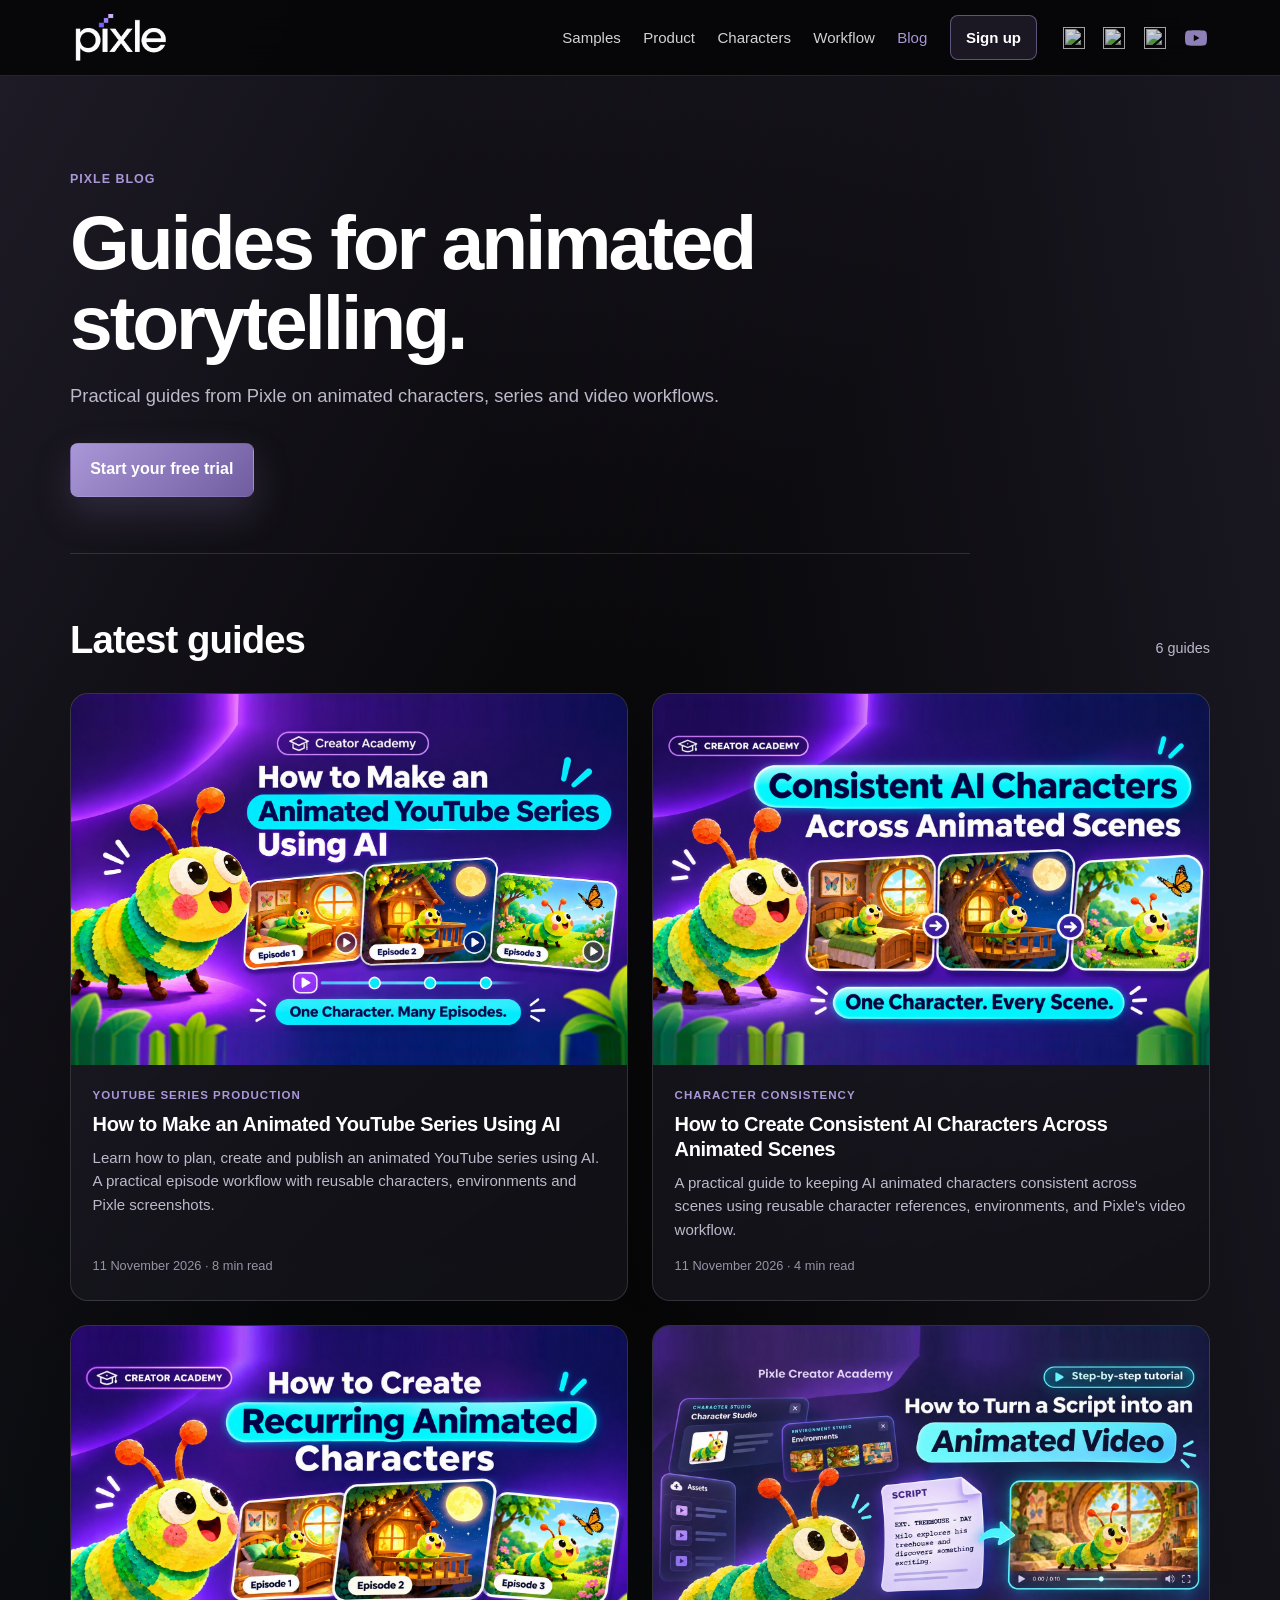
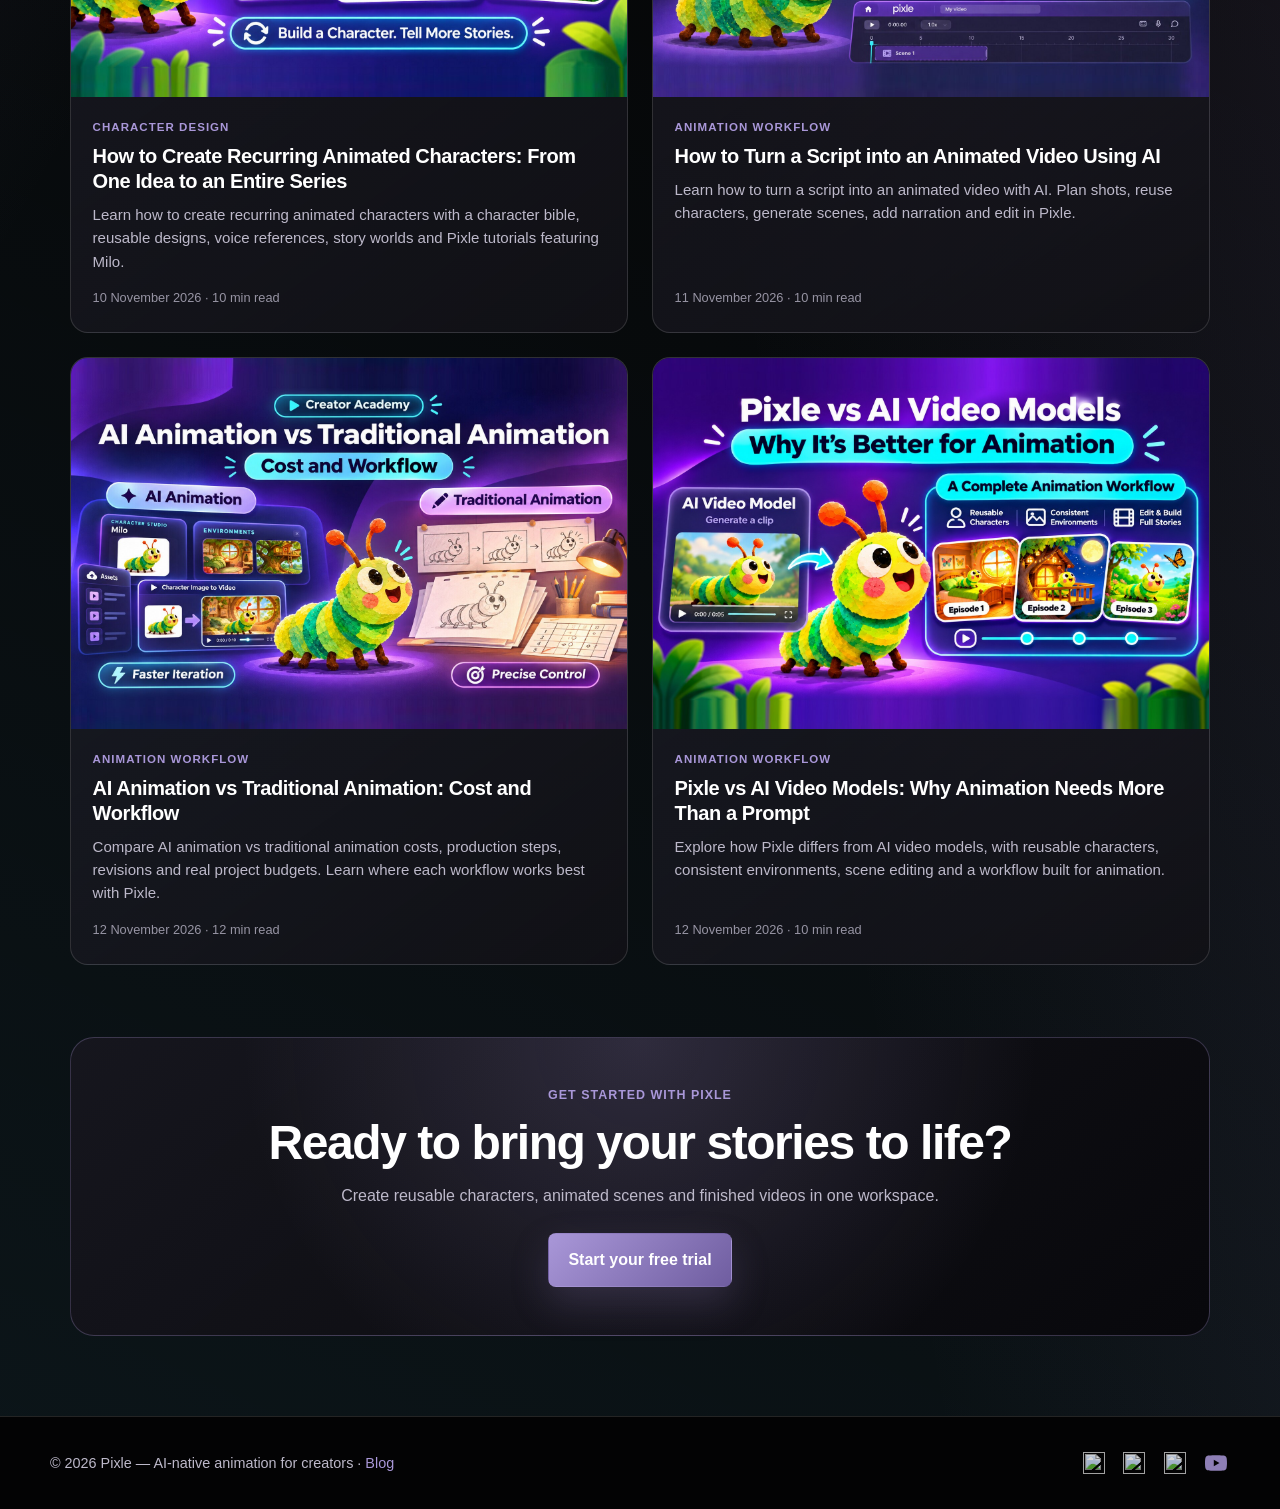
==== commit 798baa17: "Added 6th blog" ====
--- a/blog/index.html
+++ b/blog/index.html
@@ -29,7 +29,7 @@
   <meta name="twitter:description" content="Practical guides from Pixle on creating animated characters, series and video workflows with AI-assisted animation.">
   <meta name="twitter:image" content="https://www.pixle.pro/assets/blog/pixle-blog-animated-youtube-series/assets/hero.jpg">
 
-  <script type="application/ld+json">{"@context":"https://schema.org","@type":"Blog","name":"Pixle Blog","description":"Practical guides from Pixle on creating animated characters, series and video workflows with AI-assisted animation.","url":"https://www.pixle.pro/blog/","publisher":{"@type":"Organization","name":"Pixle","url":"https://www.pixle.pro/"},"blogPost":[{"@type":"BlogPosting","headline":"How to Make an Animated YouTube Series Using AI","url":"https://www.pixle.pro/blog/animated-youtube-series/"},{"@type":"BlogPosting","headline":"How to Create Consistent AI Characters Across Animated Scenes","url":"https://www.pixle.pro/blog/consistent-characters/"},{"@type":"BlogPosting","headline":"How to Create Recurring Animated Characters: From One Idea to an Entire Series","url":"https://www.pixle.pro/blog/recurring-animated-characters/"},{"@type":"BlogPosting","headline":"How to Turn a Script into an Animated Video Using AI","url":"https://www.pixle.pro/blog/script-to-animated-video/"},{"@type":"BlogPosting","headline":"AI Animation vs Traditional Animation: Cost and Workflow","url":"https://www.pixle.pro/blog/ai-vs-traditional-animation/"}]}</script>
+  <script type="application/ld+json">{"@context":"https://schema.org","@type":"Blog","name":"Pixle Blog","description":"Practical guides from Pixle on creating animated characters, series and video workflows with AI-assisted animation.","url":"https://www.pixle.pro/blog/","publisher":{"@type":"Organization","name":"Pixle","url":"https://www.pixle.pro/"},"blogPost":[{"@type":"BlogPosting","headline":"How to Make an Animated YouTube Series Using AI","url":"https://www.pixle.pro/blog/animated-youtube-series/"},{"@type":"BlogPosting","headline":"How to Create Consistent AI Characters Across Animated Scenes","url":"https://www.pixle.pro/blog/consistent-characters/"},{"@type":"BlogPosting","headline":"How to Create Recurring Animated Characters: From One Idea to an Entire Series","url":"https://www.pixle.pro/blog/recurring-animated-characters/"},{"@type":"BlogPosting","headline":"How to Turn a Script into an Animated Video Using AI","url":"https://www.pixle.pro/blog/script-to-animated-video/"},{"@type":"BlogPosting","headline":"AI Animation vs Traditional Animation: Cost and Workflow","url":"https://www.pixle.pro/blog/ai-vs-traditional-animation/"},{"@type":"BlogPosting","headline":"Pixle vs AI Video Models: Why Animation Needs More Than a Prompt","url":"https://www.pixle.pro/blog/pixle-vs-ai-video-models/"}]}</script>
 
   <link rel="stylesheet" href="/blog/blog.css">
   
@@ -170,7 +170,7 @@
     <section class="blog-listing" aria-labelledby="latest-guides">
       <div class="blog-listing-header">
         <h2 id="latest-guides">Latest guides</h2>
-        <p>5 guides</p>
+        <p>6 guides</p>
       </div>
       <div class="blog-grid">
         <article class="blog-card">
@@ -244,6 +244,21 @@
             <p class="blog-card-description">Compare AI animation vs traditional animation costs, production steps, revisions and real project budgets. Learn where each workflow works best with Pixle.</p>
             <p class="blog-card-meta">
               <time datetime="2026-11-12">12 November 2026</time> · 12 min read
+            </p>
+          </div>
+        </a>
+      </article>
+<article class="blog-card">
+        <a class="blog-card-link" href="/blog/pixle-vs-ai-video-models/">
+          <div class="blog-card-media">
+            <img src="/assets/blog/pixle-blog-why-pixle-for-animation/assets/hero.jpg" alt="Title card for Pixle vs AI Video Models showing Milo the caterpillar between a single AI video clip and a complete animation workflow with three episodes" width="1672" height="1114" loading="lazy">
+          </div>
+          <div class="blog-card-body">
+            <p class="blog-card-category">Animation workflow</p>
+            <h3 class="blog-card-title">Pixle vs AI Video Models: Why Animation Needs More Than a Prompt</h3>
+            <p class="blog-card-description">Explore how Pixle differs from AI video models, with reusable characters, consistent environments, scene editing and a workflow built for animation.</p>
+            <p class="blog-card-meta">
+              <time datetime="2026-11-12">12 November 2026</time> · 10 min read
             </p>
           </div>
         </a>
